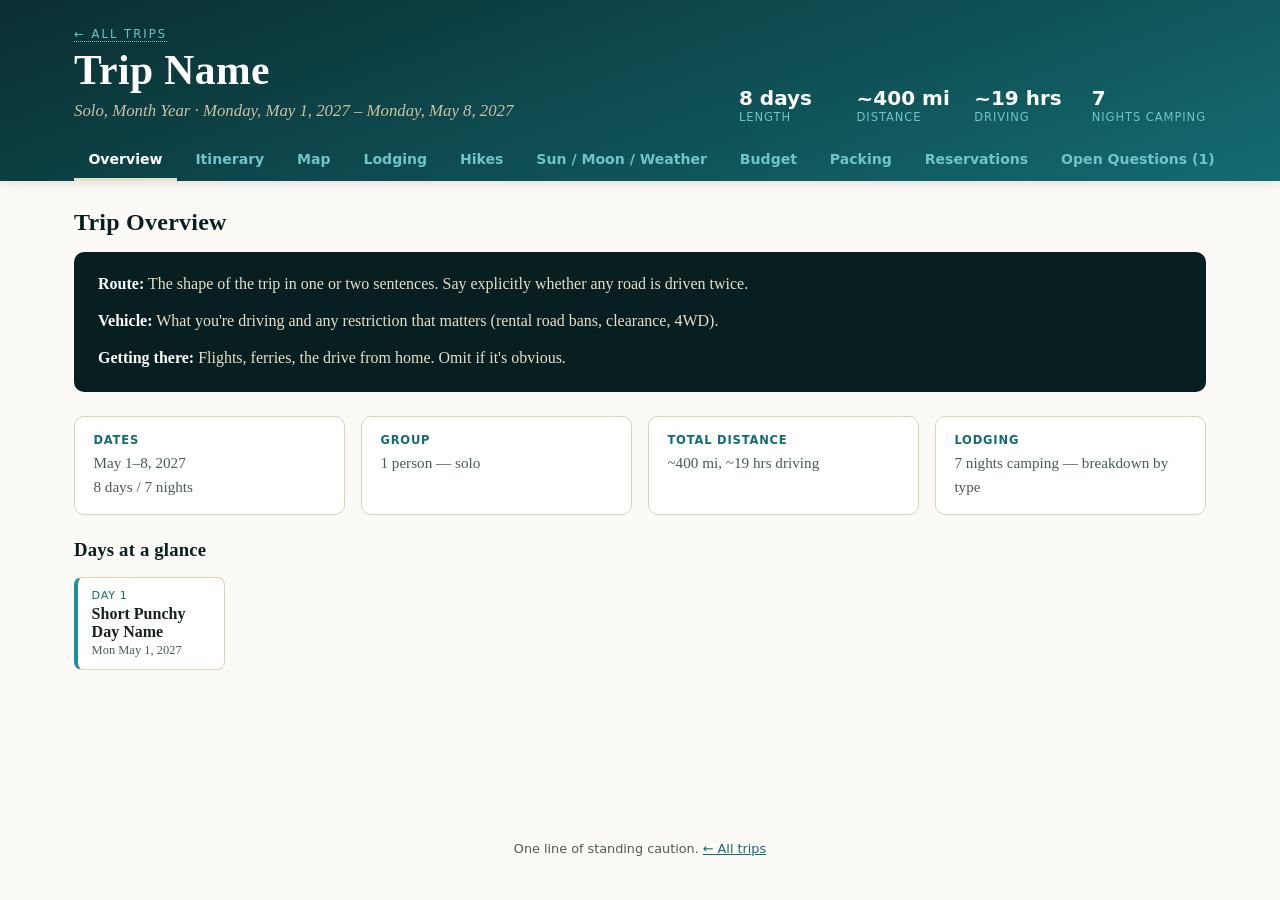
==== template/trip-slug/index.html @ 4c0106d6 "Restructure into a travel hub with a reusable trip template The Maui page was the whole site. This t" ====
<!DOCTYPE html>
<html lang="en">
<head>
<meta charset="UTF-8" />
<meta name="viewport" content="width=device-width, initial-scale=1.0" />
<title>Trip Plan</title>
<meta name="description" content="Day-by-day itinerary, lodging, map, packing, budget and safety notes." />
<link rel="stylesheet" href="../../vendor/leaflet/leaflet.css" />
<link rel="stylesheet" href="../../css/base.css" />
<link rel="stylesheet" href="../../css/trip.css" />
</head>
<body>

<header class="site-header">
  <div class="header-inner">
    <div class="header-text">
      <p class="eyebrow"><a href="../../index.html">&larr; All trips</a></p>
      <h1 id="trip-title">Loading…</h1>
      <p class="subtitle" id="trip-subtitle"></p>
    </div>
    <div class="header-stats" id="header-stats"></div>
  </div>
  <nav class="tabs" id="tabs" aria-label="Sections"></nav>
</header>

<main id="panels"></main>

<footer class="site-footer"><p id="footer-note"></p></footer>

<script src="../../vendor/leaflet/leaflet.js"></script>
<script src="../../js/themes.js"></script>
<script src="data.js"></script>
<script src="../../js/trip.js"></script>
</body>
</html>
---- vendor/leaflet/leaflet.css ----
/* required styles */

.leaflet-pane,
.leaflet-tile,
.leaflet-marker-icon,
.leaflet-marker-shadow,
.leaflet-tile-container,
.leaflet-pane > svg,
.leaflet-pane > canvas,
.leaflet-zoom-box,
.leaflet-image-layer,
.leaflet-layer {
	position: absolute;
	left: 0;
	top: 0;
	}
.leaflet-container {
	overflow: hidden;
	}
.leaflet-tile,
.leaflet-marker-icon,
.leaflet-marker-shadow {
	-webkit-user-select: none;
	   -moz-user-select: none;
	        user-select: none;
	  -webkit-user-drag: none;
	}
/* Prevents IE11 from highlighting tiles in blue */
.leaflet-tile::selection {
	background: transparent;
}
/* Safari renders non-retina tile on retina better with this, but Chrome is worse */
.leaflet-safari .leaflet-tile {
	image-rendering: -webkit-optimize-contrast;
	}
/* hack that prevents hw layers "stretching" when loading new tiles */
.leaflet-safari .leaflet-tile-container {
	width: 1600px;
	height: 1600px;
	-webkit-transform-origin: 0 0;
	}
.leaflet-marker-icon,
.leaflet-marker-shadow {
	display: block;
	}
/* .leaflet-container svg: reset svg max-width decleration shipped in Joomla! (joomla.org) 3.x */
/* .leaflet-container img: map is broken in FF if you have max-width: 100% on tiles */
.leaflet-container .leaflet-overlay-pane svg {
	max-width: none !important;
	max-height: none !important;
	}
.leaflet-container .leaflet-marker-pane img,
.leaflet-container .leaflet-shadow-pane img,
.leaflet-container .leaflet-tile-pane img,
.leaflet-container img.leaflet-image-layer,
.leaflet-container .leaflet-tile {
	max-width: none !important;
	max-height: none !important;
	width: auto;
	padding: 0;
	}

.leaflet-container img.leaflet-tile {
	/* See: https://bugs.chromium.org/p/chromium/issues/detail?id=600120 */
	mix-blend-mode: plus-lighter;
}

.leaflet-container.leaflet-touch-zoom {
	-ms-touch-action: pan-x pan-y;
	touch-action: pan-x pan-y;
	}
.leaflet-container.leaflet-touch-drag {
	-ms-touch-action: pinch-zoom;
	/* Fallback for FF which doesn't support pinch-zoom */
	touch-action: none;
	touch-action: pinch-zoom;
}
.leaflet-container.leaflet-touch-drag.leaflet-touch-zoom {
	-ms-touch-action: none;
	touch-action: none;
}
.leaflet-container {
	-webkit-tap-highlight-color: transparent;
}
.leaflet-container a {
	-webkit-tap-highlight-color: rgba(51, 181, 229, 0.4);
}
.leaflet-tile {
	filter: inherit;
	visibility: hidden;
	}
.leaflet-tile-loaded {
	visibility: inherit;
	}
.leaflet-zoom-box {
	width: 0;
	height: 0;
	-moz-box-sizing: border-box;
	     box-sizing: border-box;
	z-index: 800;
	}
/* workaround for https://bugzilla.mozilla.org/show_bug.cgi?id=888319 */
.leaflet-overlay-pane svg {
	-moz-user-select: none;
	}

.leaflet-pane         { z-index: 400; }

.leaflet-tile-pane    { z-index: 200; }
.leaflet-overlay-pane { z-index: 400; }
.leaflet-shadow-pane  { z-index: 500; }
.leaflet-marker-pane  { z-index: 600; }
.leaflet-tooltip-pane   { z-index: 650; }
.leaflet-popup-pane   { z-index: 700; }

.leaflet-map-pane canvas { z-index: 100; }
.leaflet-map-pane svg    { z-index: 200; }

.leaflet-vml-shape {
	width: 1px;
	height: 1px;
	}
.lvml {
	behavior: url(#default#VML);
	display: inline-block;
	position: absolute;
	}


/* control positioning */

.leaflet-control {
	position: relative;
	z-index: 800;
	pointer-events: visiblePainted; /* IE 9-10 doesn't have auto */
	pointer-events: auto;
	}
.leaflet-top,
.leaflet-bottom {
	position: absolute;
	z-index: 1000;
	pointer-events: none;
	}
.leaflet-top {
	top: 0;
	}
.leaflet-right {
	right: 0;
	}
.leaflet-bottom {
	bottom: 0;
	}
.leaflet-left {
	left: 0;
	}
.leaflet-control {
	float: left;
	clear: both;
	}
.leaflet-right .leaflet-control {
	float: right;
	}
.leaflet-top .leaflet-control {
	margin-top: 10px;
	}
.leaflet-bottom .leaflet-control {
	margin-bottom: 10px;
	}
.leaflet-left .leaflet-control {
	margin-left: 10px;
	}
.leaflet-right .leaflet-control {
	margin-right: 10px;
	}


/* zoom and fade animations */

.leaflet-fade-anim .leaflet-popup {
	opacity: 0;
	-webkit-transition: opacity 0.2s linear;
	   -moz-transition: opacity 0.2s linear;
	        transition: opacity 0.2s linear;
	}
.leaflet-fade-anim .leaflet-map-pane .leaflet-popup {
	opacity: 1;
	}
.leaflet-zoom-animated {
	-webkit-transform-origin: 0 0;
	    -ms-transform-origin: 0 0;
	        transform-origin: 0 0;
	}
svg.leaflet-zoom-animated {
	will-change: transform;
}

.leaflet-zoom-anim .leaflet-zoom-animated {
	-webkit-transition: -webkit-transform 0.25s cubic-bezier(0,0,0.25,1);
	   -moz-transition:    -moz-transform 0.25s cubic-bezier(0,0,0.25,1);
	        transition:         transform 0.25s cubic-bezier(0,0,0.25,1);
	}
.leaflet-zoom-anim .leaflet-tile,
.leaflet-pan-anim .leaflet-tile {
	-webkit-transition: none;
	   -moz-transition: none;
	        transition: none;
	}

.leaflet-zoom-anim .leaflet-zoom-hide {
	visibility: hidden;
	}


/* cursors */

.leaflet-interactive {
	cursor: pointer;
	}
.leaflet-grab {
	cursor: -webkit-grab;
	cursor:    -moz-grab;
	cursor:         grab;
	}
.leaflet-crosshair,
.leaflet-crosshair .leaflet-interactive {
	cursor: crosshair;
	}
.leaflet-popup-pane,
.leaflet-control {
	cursor: auto;
	}
.leaflet-dragging .leaflet-grab,
.leaflet-dragging .leaflet-grab .leaflet-interactive,
.leaflet-dragging .leaflet-marker-draggable {
	cursor: move;
	cursor: -webkit-grabbing;
	cursor:    -moz-grabbing;
	cursor:         grabbing;
	}

/* marker & overlays interactivity */
.leaflet-marker-icon,
.leaflet-marker-shadow,
.leaflet-image-layer,
.leaflet-pane > svg path,
.leaflet-tile-container {
	pointer-events: none;
	}

.leaflet-marker-icon.leaflet-interactive,
.leaflet-image-layer.leaflet-interactive,
.leaflet-pane > svg path.leaflet-interactive,
svg.leaflet-image-layer.leaflet-interactive path {
	pointer-events: visiblePainted; /* IE 9-10 doesn't have auto */
	pointer-events: auto;
	}

/* visual tweaks */

.leaflet-container {
	background: #ddd;
	outline-offset: 1px;
	}
.leaflet-container a {
	color: #0078A8;
	}
.leaflet-zoom-box {
	border: 2px dotted #38f;
	background: rgba(255,255,255,0.5);
	}


/* general typography */
.leaflet-container {
	font-family: "Helvetica Neue", Arial, Helvetica, sans-serif;
	font-size: 12px;
	font-size: 0.75rem;
	line-height: 1.5;
	}


/* general toolbar styles */

.leaflet-bar {
	box-shadow: 0 1px 5px rgba(0,0,0,0.65);
	border-radius: 4px;
	}
.leaflet-bar a {
	background-color: #fff;
	border-bottom: 1px solid #ccc;
	width: 26px;
	height: 26px;
	line-height: 26px;
	display: block;
	text-align: center;
	text-decoration: none;
	color: black;
	}
.leaflet-bar a,
.leaflet-control-layers-toggle {
	background-position: 50% 50%;
	background-repeat: no-repeat;
	display: block;
	}
.leaflet-bar a:hover,
.leaflet-bar a:focus {
	background-color: #f4f4f4;
	}
.leaflet-bar a:first-child {
	border-top-left-radius: 4px;
	border-top-right-radius: 4px;
	}
.leaflet-bar a:last-child {
	border-bottom-left-radius: 4px;
	border-bottom-right-radius: 4px;
	border-bottom: none;
	}
.leaflet-bar a.leaflet-disabled {
	cursor: default;
	background-color: #f4f4f4;
	color: #bbb;
	}

.leaflet-touch .leaflet-bar a {
	width: 30px;
	height: 30px;
	line-height: 30px;
	}
.leaflet-touch .leaflet-bar a:first-child {
	border-top-left-radius: 2px;
	border-top-right-radius: 2px;
	}
.leaflet-touch .leaflet-bar a:last-child {
	border-bottom-left-radius: 2px;
	border-bottom-right-radius: 2px;
	}

/* zoom control */

.leaflet-control-zoom-in,
.leaflet-control-zoom-out {
	font: bold 18px 'Lucida Console', Monaco, monospace;
	text-indent: 1px;
	}

.leaflet-touch .leaflet-control-zoom-in, .leaflet-touch .leaflet-control-zoom-out  {
	font-size: 22px;
	}


/* layers control */

.leaflet-control-layers {
	box-shadow: 0 1px 5px rgba(0,0,0,0.4);
	background: #fff;
	border-radius: 5px;
	}
.leaflet-control-layers-toggle {
	background-image: url(images/layers.png);
	width: 36px;
	height: 36px;
	}
.leaflet-retina .leaflet-control-layers-toggle {
	background-image: url(images/layers-2x.png);
	background-size: 26px 26px;
	}
.leaflet-touch .leaflet-control-layers-toggle {
	width: 44px;
	height: 44px;
	}
.leaflet-control-layers .leaflet-control-layers-list,
.leaflet-control-layers-expanded .leaflet-control-layers-toggle {
	display: none;
	}
.leaflet-control-layers-expanded .leaflet-control-layers-list {
	display: block;
	position: relative;
	}
.leaflet-control-layers-expanded {
	padding: 6px 10px 6px 6px;
	color: #333;
	background: #fff;
	}
.leaflet-control-layers-scrollbar {
	overflow-y: scroll;
	overflow-x: hidden;
	padding-right: 5px;
	}
.leaflet-control-layers-selector {
	margin-top: 2px;
	position: relative;
	top: 1px;
	}
.leaflet-control-layers label {
	display: block;
	font-size: 13px;
	font-size: 1.08333em;
	}
.leaflet-control-layers-separator {
	height: 0;
	border-top: 1px solid #ddd;
	margin: 5px -10px 5px -6px;
	}

/* Default icon URLs */
.leaflet-default-icon-path { /* used only in path-guessing heuristic, see L.Icon.Default */
	background-image: url(images/marker-icon.png);
	}


/* attribution and scale controls */

.leaflet-container .leaflet-control-attribution {
	background: #fff;
	background: rgba(255, 255, 255, 0.8);
	margin: 0;
	}
.leaflet-control-attribution,
.leaflet-control-scale-line {
	padding: 0 5px;
	color: #333;
	line-height: 1.4;
	}
.leaflet-control-attribution a {
	text-decoration: none;
	}
.leaflet-control-attribution a:hover,
.leaflet-control-attribution a:focus {
	text-decoration: underline;
	}
.leaflet-attribution-flag {
	display: inline !important;
	vertical-align: baseline !important;
	width: 1em;
	height: 0.6669em;
	}
.leaflet-left .leaflet-control-scale {
	margin-left: 5px;
	}
.leaflet-bottom .leaflet-control-scale {
	margin-bottom: 5px;
	}
.leaflet-control-scale-line {
	border: 2px solid #777;
	border-top: none;
	line-height: 1.1;
	padding: 2px 5px 1px;
	white-space: nowrap;
	-moz-box-sizing: border-box;
	     box-sizing: border-box;
	background: rgba(255, 255, 255, 0.8);
	text-shadow: 1px 1px #fff;
	}
.leaflet-control-scale-line:not(:first-child) {
	border-top: 2px solid #777;
	border-bottom: none;
	margin-top: -2px;
	}
.leaflet-control-scale-line:not(:first-child):not(:last-child) {
	border-bottom: 2px solid #777;
	}

.leaflet-touch .leaflet-control-attribution,
.leaflet-touch .leaflet-control-layers,
.leaflet-touch .leaflet-bar {
	box-shadow: none;
	}
.leaflet-touch .leaflet-control-layers,
.leaflet-touch .leaflet-bar {
	border: 2px solid rgba(0,0,0,0.2);
	background-clip: padding-box;
	}


/* popup */

.leaflet-popup {
	position: absolute;
	text-align: center;
	margin-bottom: 20px;
	}
.leaflet-popup-content-wrapper {
	padding: 1px;
	text-align: left;
	border-radius: 12px;
	}
.leaflet-popup-content {
	margin: 13px 24px 13px 20px;
	line-height: 1.3;
	font-size: 13px;
	font-size: 1.08333em;
	min-height: 1px;
	}
.leaflet-popup-content p {
	margin: 17px 0;
	margin: 1.3em 0;
	}
.leaflet-popup-tip-container {
	width: 40px;
	height: 20px;
	position: absolute;
	left: 50%;
	margin-top: -1px;
	margin-left: -20px;
	overflow: hidden;
	pointer-events: none;
	}
.leaflet-popup-tip {
	width: 17px;
	height: 17px;
	padding: 1px;

	margin: -10px auto 0;
	pointer-events: auto;

	-webkit-transform: rotate(45deg);
	   -moz-transform: rotate(45deg);
	    -ms-transform: rotate(45deg);
	        transform: rotate(45deg);
	}
.leaflet-popup-content-wrapper,
.leaflet-popup-tip {
	background: white;
	color: #333;
	box-shadow: 0 3px 14px rgba(0,0,0,0.4);
	}
.leaflet-container a.leaflet-popup-close-button {
	position: absolute;
	top: 0;
	right: 0;
	border: none;
	text-align: center;
	width: 24px;
	height: 24px;
	font: 16px/24px Tahoma, Verdana, sans-serif;
	color: #757575;
	text-decoration: none;
	background: transparent;
	}
.leaflet-container a.leaflet-popup-close-button:hover,
.leaflet-container a.leaflet-popup-close-button:focus {
	color: #585858;
	}
.leaflet-popup-scrolled {
	overflow: auto;
	}

.leaflet-oldie .leaflet-popup-content-wrapper {
	-ms-zoom: 1;
	}
.leaflet-oldie .leaflet-popup-tip {
	width: 24px;
	margin: 0 auto;

	-ms-filter: "progid:DXImageTransform.Microsoft.Matrix(M11=0.70710678, M12=0.70710678, M21=-0.70710678, M22=0.70710678)";
	filter: progid:DXImageTransform.Microsoft.Matrix(M11=0.70710678, M12=0.70710678, M21=-0.70710678, M22=0.70710678);
	}

.leaflet-oldie .leaflet-control-zoom,
.leaflet-oldie .leaflet-control-layers,
.leaflet-oldie .leaflet-popup-content-wrapper,
.leaflet-oldie .leaflet-popup-tip {
	border: 1px solid #999;
	}


/* div icon */

.leaflet-div-icon {
	background: #fff;
	border: 1px solid #666;
	}


/* Tooltip */
/* Base styles for the element that has a tooltip */
.leaflet-tooltip {
	position: absolute;
	padding: 6px;
	background-color: #fff;
	border: 1px solid #fff;
	border-radius: 3px;
	color: #222;
	white-space: nowrap;
	-webkit-user-select: none;
	-moz-user-select: none;
	-ms-user-select: none;
	user-select: none;
	pointer-events: none;
	box-shadow: 0 1px 3px rgba(0,0,0,0.4);
	}
.leaflet-tooltip.leaflet-interactive {
	cursor: pointer;
	pointer-events: auto;
	}
.leaflet-tooltip-top:before,
.leaflet-tooltip-bottom:before,
.leaflet-tooltip-left:before,
.leaflet-tooltip-right:before {
	position: absolute;
	pointer-events: none;
	border: 6px solid transparent;
	background: transparent;
	content: "";
	}

/* Directions */

.leaflet-tooltip-bottom {
	margin-top: 6px;
}
.leaflet-tooltip-top {
	margin-top: -6px;
}
.leaflet-tooltip-bottom:before,
.leaflet-tooltip-top:before {
	left: 50%;
	margin-left: -6px;
	}
.leaflet-tooltip-top:before {
	bottom: 0;
	margin-bottom: -12px;
	border-top-color: #fff;
	}
.leaflet-tooltip-bottom:before {
	top: 0;
	margin-top: -12px;
	margin-left: -6px;
	border-bottom-color: #fff;
	}
.leaflet-tooltip-left {
	margin-left: -6px;
}
.leaflet-tooltip-right {
	margin-left: 6px;
}
.leaflet-tooltip-left:before,
.leaflet-tooltip-right:before {
	top: 50%;
	margin-top: -6px;
	}
.leaflet-tooltip-left:before {
	right: 0;
	margin-right: -12px;
	border-left-color: #fff;
	}
.leaflet-tooltip-right:before {
	left: 0;
	margin-left: -12px;
	border-right-color: #fff;
	}

/* Printing */

@media print {
	/* Prevent printers from removing background-images of controls. */
	.leaflet-control {
		-webkit-print-color-adjust: exact;
		print-color-adjust: exact;
		}
	}
---- css/base.css ----
/* ==========================================================================
   base.css — shared tokens + primitives for the hub and every trip page.
   Theme colors are CSS custom properties (--t-*) so a trip can re-skin the
   whole site by setting them on :root. Defaults below are the "ocean" theme.
   See js/themes.js for the presets.
   ========================================================================== */

:root {
  --t-950: #071f21;
  --t-900: #0a2e31;
  --t-800: #0f5257;
  --t-700: #146b71;
  --t-500: #1f8f96;
  --t-300: #6fc4c9;
  --t-sand: #e8dfc8;
  --t-sand-dim: #cbc0a1;
  --t-paper: #fbfaf6;
  --t-ink: #16211f;
  --t-ink-dim: #4a5a57;
  --t-line: #dcd4bd;

  --warn-bg: #fdece4;
  --warn-border: #c9581f;
  --warn-ink: #7a3212;
  --ok-bg: #eaf5ee;
  --ok-border: #3c8a5a;
  --ok-ink: #1f5e39;

  --radius: 10px;
  --shadow: 0 2px 10px rgba(7, 31, 33, 0.12);
  --ui: system-ui, -apple-system, "Segoe UI", sans-serif;

  font-family: "Iowan Old Style", "Palatino Linotype", Georgia, "Times New Roman", serif;
}

* { box-sizing: border-box; }

html, body {
  margin: 0;
  padding: 0;
  background: var(--t-paper);
  color: var(--t-ink);
  overflow-x: hidden;
}

body { min-height: 100vh; display: flex; flex-direction: column; }

h1, h2, h3, h4 {
  font-family: Georgia, "Iowan Old Style", serif;
  font-weight: 600;
  letter-spacing: 0.01em;
  color: var(--t-950);
  margin: 0 0 0.4em;
}

p { margin: 0 0 0.75em; line-height: 1.55; }
a { color: var(--t-700); }

/* ---------- Header ---------- */

.site-header {
  background: linear-gradient(160deg, var(--t-900), var(--t-800) 60%, var(--t-700));
  color: var(--t-sand);
  position: sticky;
  top: 0;
  z-index: 50;
  box-shadow: var(--shadow);
}

.header-inner {
  max-width: 1180px;
  margin: 0 auto;
  padding: 1.6rem 1.5rem 1rem;
  display: flex;
  flex-wrap: wrap;
  gap: 1.5rem;
  align-items: flex-end;
  justify-content: space-between;
}

.eyebrow {
  margin: 0 0 0.2em;
  text-transform: uppercase;
  letter-spacing: 0.18em;
  font-size: 0.72rem;
  color: var(--t-300);
  font-family: var(--ui);
}

.eyebrow a { color: inherit; text-decoration: none; border-bottom: 1px dotted currentColor; }
.eyebrow a:hover { color: #fff; }

.header-text h1 { color: #fff; font-size: clamp(1.8rem, 4vw, 2.6rem); margin: 0; }

.subtitle {
  margin: 0.25em 0 0;
  color: var(--t-sand-dim);
  font-size: 1.05rem;
  font-style: italic;
}

.header-stats { display: flex; flex-wrap: wrap; gap: 1.1rem; font-family: var(--ui); }
.header-stats .stat { min-width: 100px; }
.header-stats .stat .num { display: block; font-size: 1.25rem; font-weight: 700; color: #fff; }
.header-stats .stat .lbl {
  display: block;
  font-size: 0.72rem;
  text-transform: uppercase;
  letter-spacing: 0.08em;
  color: var(--t-300);
}

.tabs {
  max-width: 1180px;
  margin: 0 auto;
  display: flex;
  gap: 0.25rem;
  overflow-x: auto;
  padding: 0 1.5rem;
  scrollbar-width: thin;
}

.tab-btn {
  flex: 0 0 auto;
  background: transparent;
  border: none;
  color: var(--t-300);
  font-family: var(--ui);
  font-size: 0.88rem;
  font-weight: 600;
  padding: 0.7rem 0.9rem 0.65rem;
  cursor: pointer;
  border-bottom: 3px solid transparent;
  white-space: nowrap;
  transition: color 0.15s, border-color 0.15s;
}

.tab-btn:hover { color: #fff; }
.tab-btn.active { color: #fff; border-bottom-color: var(--t-sand); }

/* ---------- Main / panels ---------- */

main { max-width: 1180px; margin: 0 auto; padding: 1.75rem 1.5rem 3rem; width: 100%; flex: 1; }

.panel { display: none; }
.panel.active { display: block; animation: fadein 0.2s ease; }

@keyframes fadein {
  from { opacity: 0; transform: translateY(4px); }
  to { opacity: 1; transform: translateY(0); }
}

.section-title { margin-bottom: 1rem; }
.section-sub { color: var(--t-ink-dim); margin: -0.4em 0 1.2em; font-size: 0.95rem; }

/* ---------- Generic cards ---------- */

.info-card {
  background: #fff;
  border: 1px solid var(--t-line);
  border-radius: var(--radius);
  padding: 1rem 1.15rem;
}

.info-card h3 {
  font-family: var(--ui);
  text-transform: uppercase;
  letter-spacing: 0.07em;
  font-size: 0.72rem;
  color: var(--t-700);
  margin-bottom: 0.4em;
}

.info-card p { margin: 0; color: var(--t-ink-dim); font-size: 0.95rem; }

.card-grid {
  display: grid;
  grid-template-columns: repeat(auto-fit, minmax(220px, 1fr));
  gap: 1rem;
  margin-bottom: 1.5rem;
}

.note-card {
  background: #fff;
  border: 1px solid var(--t-line);
  border-left: 4px solid var(--t-700);
  border-radius: 8px;
  padding: 1rem 1.2rem;
  margin-bottom: 1rem;
}
.note-card h3 { font-size: 1.05rem; margin-bottom: 0.4em; }
.note-card p { color: var(--t-ink-dim); font-size: 0.94rem; margin: 0; }

.callout { border-radius: 8px; padding: 0.7rem 0.9rem; font-size: 0.9rem; margin-top: 0.6rem; }
.callout.highlight { background: var(--ok-bg); border: 1px solid var(--ok-border); color: var(--ok-ink); }
.callout.warning { background: var(--warn-bg); border: 1px solid var(--warn-border); color: var(--warn-ink); }
.callout strong {
  display: block;
  font-family: var(--ui);
  font-size: 0.72rem;
  text-transform: uppercase;
  letter-spacing: 0.06em;
  margin-bottom: 0.25em;
}

.chip {
  font-family: var(--ui);
  font-size: 0.78rem;
  background: var(--ok-bg);
  color: var(--t-800);
  border: 1px solid var(--t-line);
  border-radius: 999px;
  padding: 0.3rem 0.75rem;
}

.empty-state {
  background: #fff;
  border: 1px dashed var(--t-line);
  border-radius: var(--radius);
  padding: 2rem 1.5rem;
  text-align: center;
  color: var(--t-ink-dim);
  font-family: var(--ui);
  font-size: 0.92rem;
}

/* ---------- Tables ---------- */

.table-wrap { overflow-x: auto; border: 1px solid var(--t-line); border-radius: var(--radius); background: #fff; }

table { width: 100%; border-collapse: collapse; font-size: 0.92rem; min-width: 560px; }

thead th {
  text-align: left;
  background: var(--t-900);
  color: var(--t-sand);
  font-family: var(--ui);
  font-size: 0.72rem;
  text-transform: uppercase;
  letter-spacing: 0.06em;
  padding: 0.65rem 0.9rem;
  position: sticky;
  top: 0;
}

tbody td { padding: 0.6rem 0.9rem; border-bottom: 1px solid var(--t-line); vertical-align: top; }
tbody tr:last-child td { border-bottom: none; }
tbody tr:hover { background: var(--ok-bg); }
tfoot td { font-weight: 700; padding: 0.65rem 0.9rem; background: var(--t-paper); }

/* ---------- Checklists ---------- */

.check-item {
  display: flex;
  align-items: flex-start;
  gap: 0.55rem;
  padding: 0.3rem 0;
  font-size: 0.92rem;
  cursor: pointer;
}
.check-item input { margin-top: 0.25rem; accent-color: var(--t-700); }
.check-item.checked span { text-decoration: line-through; color: var(--t-ink-dim); opacity: 0.7; }

.progress-bar-wrap {
  margin: 0 0 1.25rem;
  background: #fff;
  border: 1px solid var(--t-line);
  border-radius: 999px;
  height: 10px;
  overflow: hidden;
}
.progress-bar-fill { height: 100%; background: var(--t-500); width: 0%; transition: width 0.2s; }
.progress-label { font-family: var(--ui); font-size: 0.82rem; color: var(--t-ink-dim); margin-bottom: 0.4rem; }

.flat-list { list-style: none; margin: 0; padding: 0; display: flex; flex-direction: column; gap: 0.5rem; }
.flat-list .check-item {
  background: #fff;
  border: 1px solid var(--t-line);
  border-radius: 8px;
  padding: 0.6rem 0.9rem;
}

/* ---------- Map (shared) ---------- */

#map { height: 560px; border-radius: var(--radius); border: 1px solid var(--t-line); }

.map-note {
  margin-top: 1rem;
  background: var(--warn-bg);
  border: 1px solid var(--warn-border);
  color: var(--warn-ink);
  border-radius: var(--radius);
  padding: 0.9rem 1.1rem;
  font-size: 0.9rem;
}
.map-note h4 {
  margin: 0 0 0.4em;
  color: var(--warn-ink);
  font-family: var(--ui);
  text-transform: uppercase;
  font-size: 0.75rem;
  letter-spacing: 0.06em;
}
.map-note ul { margin: 0; padding-left: 1.1rem; }

.leaflet-popup-content b { color: var(--t-800); }
.leaflet-popup-content a { color: var(--t-700); }

/* ---------- Footer ---------- */

.site-footer {
  text-align: center;
  padding: 1.4rem 1rem 2rem;
  color: var(--t-ink-dim);
  font-family: var(--ui);
  font-size: 0.8rem;
}

@media (max-width: 600px) {
  .header-inner { padding: 1.2rem 1.1rem 0.8rem; }
  .tabs { padding: 0 1.1rem; }
  main { padding: 1.25rem 1.1rem 2.5rem; }
}
---- css/trip.css ----
/* ==========================================================================
   trip.css — styles specific to a single trip page (day cards, schedule,
   overnight boxes, packing grid). Loaded after base.css.
   ========================================================================== */

.route-banner {
  background: var(--t-950);
  color: var(--t-sand);
  border-radius: var(--radius);
  padding: 1.3rem 1.5rem;
  margin-bottom: 1.5rem;
  line-height: 1.6;
}
.route-banner strong { color: #fff; }
.route-banner p:last-child { margin-bottom: 0; }

.mini-days { display: grid; grid-template-columns: repeat(auto-fill, minmax(150px, 1fr)); gap: 0.75rem; }

.mini-day {
  background: #fff;
  border: 1px solid var(--t-line);
  border-left: 4px solid var(--t-500);
  border-radius: 8px;
  padding: 0.7rem 0.85rem;
  cursor: pointer;
  transition: box-shadow 0.15s, transform 0.15s;
}
.mini-day:hover { box-shadow: var(--shadow); transform: translateY(-1px); }
.mini-day .d-num {
  font-family: var(--ui);
  font-size: 0.7rem;
  text-transform: uppercase;
  letter-spacing: 0.06em;
  color: var(--t-700);
}
.mini-day .d-title { font-weight: 700; margin-top: 0.15em; }
.mini-day .d-date { font-size: 0.78rem; color: var(--t-ink-dim); margin-top: 0.2em; }

/* ---------- Day cards ---------- */

.day-card {
  background: #fff;
  border: 1px solid var(--t-line);
  border-radius: var(--radius);
  margin-bottom: 1.25rem;
  overflow: hidden;
  scroll-margin-top: 6.5rem;
}

.day-card-head {
  padding: 1.1rem 1.4rem;
  background: linear-gradient(120deg, var(--t-800), var(--t-700));
  color: var(--t-sand);
  display: flex;
  flex-wrap: wrap;
  gap: 0.5rem 1.2rem;
  align-items: baseline;
  justify-content: space-between;
}

.day-card-head .d-label {
  font-family: var(--ui);
  font-size: 0.75rem;
  text-transform: uppercase;
  letter-spacing: 0.1em;
  color: var(--t-300);
}
.day-card-head h2 { color: #fff; font-size: 1.35rem; margin: 0.15em 0 0; }
.day-card-head .tagline { font-style: italic; color: var(--t-sand-dim); margin: 0.2em 0 0; font-size: 0.92rem; }

.day-card-body { padding: 1.2rem 1.4rem 1.4rem; }

.day-meta-row { display: flex; flex-wrap: wrap; gap: 0.6rem; margin-bottom: 1rem; }

.day-columns { display: grid; grid-template-columns: 1.3fr 1fr; gap: 1.5rem; }

@media (max-width: 760px) {
  .day-columns { grid-template-columns: 1fr; }
}

.schedule-list { list-style: none; margin: 0; padding: 0; }
.schedule-list li {
  display: grid;
  grid-template-columns: 108px 1fr;
  gap: 0.6rem;
  padding: 0.4rem 0;
  border-bottom: 1px dashed var(--t-line);
  font-size: 0.92rem;
}
.schedule-list li:last-child { border-bottom: none; }
.schedule-list .time { font-family: var(--ui); font-weight: 700; color: var(--t-700); font-size: 0.82rem; }

.side-block { margin-bottom: 1rem; }
.side-block h4 {
  font-family: var(--ui);
  text-transform: uppercase;
  font-size: 0.72rem;
  letter-spacing: 0.07em;
  color: var(--t-700);
  margin-bottom: 0.35em;
}

.overnight-box {
  background: var(--t-paper);
  border: 1px solid var(--t-line);
  border-radius: 8px;
  padding: 0.75rem 0.9rem;
}
.overnight-box .on-name { font-weight: 700; }
.overnight-box .on-line { font-size: 0.88rem; color: var(--t-ink-dim); margin-top: 0.2em; }

.meals-row { display: flex; gap: 0.5rem; flex-wrap: wrap; font-size: 0.85rem; }
.meals-row span { background: #fff; border: 1px solid var(--t-line); border-radius: 6px; padding: 0.25rem 0.5rem; }

/* ---------- Packing ---------- */

.pack-grid { display: grid; grid-template-columns: repeat(auto-fit, minmax(260px, 1fr)); gap: 1rem; }

.pack-card {
  background: #fff;
  border: 1px solid var(--t-line);
  border-radius: var(--radius);
  padding: 1rem 1.2rem;
}
.pack-card h3 { font-size: 1rem; margin-bottom: 0.6em; }

/* ---------- Open questions ---------- */

.question-card {
  background: #fff;
  border: 1px solid var(--t-line);
  border-left: 4px solid var(--warn-border);
  border-radius: 8px;
  padding: 0.9rem 1.1rem;
  margin-bottom: 0.75rem;
}
.question-card h3 { font-size: 1rem; margin-bottom: 0.3em; }
.question-card p { color: var(--t-ink-dim); font-size: 0.92rem; margin: 0; }
.question-card .q-meta {
  font-family: var(--ui);
  font-size: 0.72rem;
  text-transform: uppercase;
  letter-spacing: 0.06em;
  color: var(--t-700);
  margin-bottom: 0.25em;
}

@media (max-width: 600px) {
  .schedule-list li { grid-template-columns: 88px 1fr; }
}
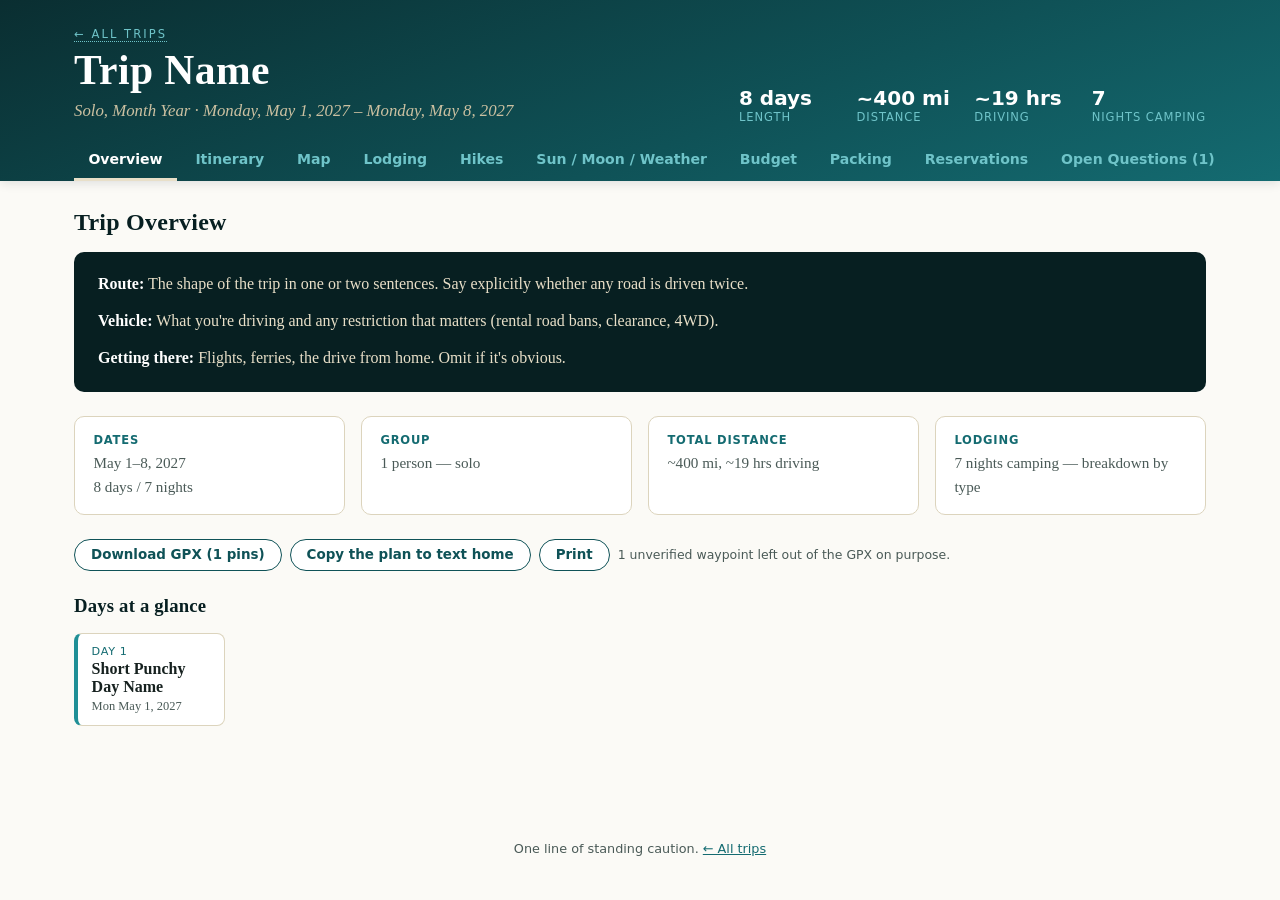
==== commit 22ae8f2a: "Enforce the rules that were only written down, and add the exits Two gaps, both the same shape: some" ====
--- a/template/trip-slug/index.html
+++ b/template/trip-slug/index.html
@@ -8,6 +8,7 @@
 <link rel="stylesheet" href="../../vendor/leaflet/leaflet.css" />
 <link rel="stylesheet" href="../../css/base.css" />
 <link rel="stylesheet" href="../../css/trip.css" />
+<link rel="stylesheet" href="../../css/print.css" media="print" />
 </head>
 <body>
 
@@ -29,6 +30,12 @@
 
 <script src="../../vendor/leaflet/leaflet.js"></script>
 <script src="../../js/themes.js"></script>
+<script src="../../js/ui.js"></script>
+<script src="../../js/offline.js"></script>
+<script src="../../js/derive.js"></script>
+<script src="../../js/exports.js"></script>
+<script src="../../data/profile.js"></script>
+<script src="../../data/trips.js"></script>
 <script src="data.js"></script>
 <script src="../../js/trip.js"></script>
 </body>
--- a/css/base.css
+++ b/css/base.css
@@ -316,6 +316,50 @@
   font-size: 0.8rem;
 }
 
+/* ---------- Buttons, network state, locked checks ---------- */
+
+.btn {
+  font-family: var(--ui);
+  font-size: 0.84rem;
+  font-weight: 600;
+  background: var(--t-800);
+  color: #fff;
+  border: 1px solid var(--t-800);
+  border-radius: 999px;
+  padding: 0.45rem 1rem;
+  cursor: pointer;
+  transition: background 0.15s, opacity 0.15s;
+}
+.btn:hover { background: var(--t-700); }
+.btn:disabled { opacity: 0.55; cursor: default; }
+.btn.ghost { background: #fff; color: var(--t-800); }
+.btn.ghost:hover { background: var(--t-paper); }
+
+.tool-bar { display: flex; flex-wrap: wrap; gap: 0.5rem; align-items: center; margin: 0 0 1.2rem; }
+.tool-bar .tool-note { font-family: var(--ui); font-size: 0.78rem; color: var(--t-ink-dim); }
+
+/* Offline is a fact worth stating on a page whose whole premise is being
+   readable without signal. Hidden while online; it is not decoration. */
+.net-state {
+  font-family: var(--ui);
+  font-size: 0.74rem;
+  font-weight: 700;
+  letter-spacing: 0.06em;
+  text-transform: uppercase;
+  background: var(--warn-bg);
+  color: var(--warn-ink);
+  border: 1px solid var(--warn-border);
+  border-radius: 999px;
+  padding: 0.25rem 0.7rem;
+  align-self: center;
+}
+
+/* A reservation confirmed in the data file. Not a checkbox you can change
+   from here, because the data file is the record and this isn't. */
+.check-item.locked { cursor: default; opacity: 0.95; }
+.check-item.locked input { accent-color: var(--ok-border); }
+.check-item.locked span { color: var(--ok-ink); }
+
 @media (max-width: 600px) {
   .header-inner { padding: 1.2rem 1.1rem 0.8rem; }
   .tabs { padding: 0 1.1rem; }
--- a/css/trip.css
+++ b/css/trip.css
@@ -148,3 +148,87 @@
 @media (max-width: 600px) {
   .schedule-list li { grid-template-columns: 88px 1fr; }
 }
+
+/* ---------- Movement log rows ---------- */
+
+.schedule-list li.warn-row { background: var(--warn-bg); margin: 0 -0.5rem; padding: 0.4rem 0.5rem; border-radius: 6px; }
+.schedule-list li.warn-row .time { color: var(--warn-ink); }
+
+.schedule-list .time .kind { margin-right: 0.35rem; font-size: 0.9rem; }
+.schedule-list .row-body { display: flex; flex-wrap: wrap; align-items: baseline; gap: 0.4rem 0.6rem; }
+.schedule-list .row-text { flex: 1 1 60%; min-width: 0; }
+
+.schedule-list .est {
+  font-family: var(--ui);
+  font-size: 0.72rem;
+  color: var(--t-ink-dim);
+  background: var(--t-paper);
+  border: 1px solid var(--t-line);
+  border-radius: 999px;
+  padding: 0.1rem 0.5rem;
+  white-space: nowrap;
+}
+
+.maps-btn {
+  font-family: var(--ui);
+  font-size: 0.72rem;
+  font-weight: 700;
+  text-decoration: none;
+  color: #fff;
+  background: var(--t-700);
+  border-radius: 999px;
+  padding: 0.22rem 0.6rem;
+  white-space: nowrap;
+}
+.maps-btn:hover { background: var(--t-800); }
+
+.slack-line {
+  margin-top: 0.8rem;
+  padding: 0.55rem 0.8rem;
+  background: var(--t-paper);
+  border: 1px dashed var(--t-line);
+  border-radius: 8px;
+  font-size: 0.88rem;
+  color: var(--t-ink-dim);
+}
+.slack-line b { color: var(--t-800); font-family: var(--ui); font-size: 0.75rem; text-transform: uppercase; letter-spacing: 0.06em; }
+
+/* ---------- Places ---------- */
+
+.place-group { margin-bottom: 1.5rem; }
+.place-group h3 {
+  font-family: var(--ui);
+  text-transform: uppercase;
+  font-size: 0.75rem;
+  letter-spacing: 0.08em;
+  color: var(--t-700);
+  margin-bottom: 0.5em;
+}
+.place-list { list-style: none; margin: 0; padding: 0; }
+.place-list li {
+  display: flex;
+  align-items: center;
+  gap: 0.75rem;
+  background: #fff;
+  border: 1px solid var(--t-line);
+  border-radius: 8px;
+  padding: 0.6rem 0.9rem;
+  margin-bottom: 0.4rem;
+}
+.place-list .p-name { flex: 1; font-size: 0.94rem; }
+.place-list .p-note { display: block; font-size: 0.8rem; color: var(--t-ink-dim); margin-top: 0.15em; }
+
+@media (max-width: 600px) {
+  .schedule-list .row-text { flex: 1 1 100%; }
+  .maps-btn { padding: 0.35rem 0.75rem; }
+}
+
+/* ---------- Offline tiles ----------
+   Sits directly under the map, because the honest version of "download this
+   for offline" is one that tells you what it does and does not cover. */
+
+.tile-panel { margin-top: 0.75rem; }
+.tile-row { display: flex; flex-wrap: wrap; gap: 0.6rem; align-items: center; }
+.tile-note { font-family: var(--ui); font-size: 0.8rem; color: var(--t-ink-dim); }
+
+.chip.nosignal { background: var(--warn-bg); color: var(--warn-ink); border-color: var(--warn-border); }
--- a/css/print.css
+++ b/css/print.css
@@ -0,0 +1,164 @@
+/* ==========================================================================
+   print.css — the paper copy.
+
+   The universal checklist says "Permits and reservations printed on paper,
+   plus photo ID. Some entrance stations require paper plus photo ID and have
+   no signal to look you up." Until this file existed, printing a trip page
+   produced whichever single tab happened to be open, cut off at the table.
+
+   What this does: unfolds every tab into one linear document, drops the
+   chrome and the map, turns the Maps buttons back into the search strings
+   they encode, and stops day cards from breaking across pages.
+   ========================================================================== */
+
+@media print {
+  @page {
+    margin: 14mm 12mm;
+  }
+
+  :root {
+    --t-paper: #fff;
+    --t-ink: #000;
+    --t-ink-dim: #333;
+    --t-line: #999;
+  }
+
+  html, body {
+    background: #fff !important;
+    color: #000 !important;
+    font-size: 10.5pt;
+  }
+
+  /* ---- Unfold every tab ---- */
+
+  .panel,
+  .panel[hidden] {
+    display: block !important;
+    animation: none !important;
+    page-break-before: always;
+  }
+  .panel:first-of-type { page-break-before: avoid; }
+  main { max-width: none !important; padding: 0 !important; }
+
+  /* ---- Chrome off ---- */
+
+  .tabs,
+  .filter-bar,
+  .progress-bar-wrap,
+  .progress-label,
+  .net-state,
+  .tool-bar,
+  .map-legend,
+  #map,
+  #hub-map-wrap,
+  .tile-panel,
+  .site-footer .no-print,
+  [data-no-print] {
+    display: none !important;
+  }
+
+  .site-header {
+    position: static !important;
+    background: none !important;
+    color: #000 !important;
+    box-shadow: none !important;
+    border-bottom: 2px solid #000;
+    padding-bottom: 0.4rem;
+  }
+  .site-header h1,
+  .header-text h1 { color: #000 !important; font-size: 18pt; }
+  .eyebrow, .subtitle, .header-stats .stat .lbl { color: #444 !important; }
+  .header-stats .stat .num { color: #000 !important; }
+
+  /* ---- Cards and blocks: ink, not fills ---- */
+
+  .info-card, .note-card, .day-card, .gear-card, .pack-card, .question-card,
+  .trip-card, .table-wrap, .flat-list .check-item {
+    border: 1px solid #999 !important;
+    box-shadow: none !important;
+    background: #fff !important;
+    break-inside: avoid;
+    page-break-inside: avoid;
+  }
+
+  .day-card-head, .route-banner {
+    background: none !important;
+    color: #000 !important;
+    border-bottom: 1px solid #999;
+  }
+  .day-card-head h2, .day-card-head .d-label, .day-card-head .tagline,
+  .route-banner strong { color: #000 !important; }
+  .route-banner { border: 1px solid #999; }
+
+  .day-card { page-break-inside: auto; }        /* a long day may span pages */
+  .day-card-head { page-break-after: avoid; }
+  h2, h3, h4 { page-break-after: avoid; }
+
+  /* ---- Warnings stay findable in greyscale ---- */
+
+  .callout.warning, .map-note {
+    background: none !important;
+    color: #000 !important;
+    border: 1px solid #000 !important;
+    border-left: 5px solid #000 !important;
+  }
+  .callout.highlight { background: none !important; color: #000 !important; border: 1px solid #777 !important; }
+  .callout strong, .map-note h4 { color: #000 !important; }
+  .schedule-list .warn-row { border-left: 3px solid #000; padding-left: 0.4em; }
+
+  /* ---- Tables fit the page ---- */
+
+  .table-wrap { overflow: visible !important; }
+  table { min-width: 0 !important; width: 100% !important; font-size: 9pt; }
+  thead th {
+    background: none !important;
+    color: #000 !important;
+    border-bottom: 2px solid #000;
+    position: static !important;
+  }
+  tbody tr:hover { background: none !important; }
+  tfoot td { background: none !important; border-top: 2px solid #000; }
+
+  /* ---- Checkboxes become boxes you can actually tick with a pen ---- */
+
+  .check-item input { -webkit-appearance: none; appearance: none; }
+  .check-item input::before {
+    content: "";
+    display: inline-block;
+    width: 9pt; height: 9pt;
+    border: 1px solid #000;
+    vertical-align: -1px;
+  }
+  .check-item.checked span { text-decoration: none !important; opacity: 1 !important; color: #000 !important; }
+  .check-item.checked input::before { content: "\2713"; font-size: 9pt; line-height: 9pt; text-align: center; }
+
+  /* ---- Links: a paper map query is only useful if you can read it ---- */
+
+  a { color: #000 !important; text-decoration: none; }
+  .maps-btn {
+    border: none !important;
+    background: none !important;
+    padding: 0 !important;
+    font-size: 8.5pt;
+    color: #333 !important;
+  }
+  .maps-btn { font-size: 0; }                    /* hide the "Maps ↗" label */
+  .maps-btn::after {
+    content: "\21B3 " attr(data-q);
+    font-size: 8.5pt;
+    font-style: italic;
+    display: block;
+  }
+  .maps-btn:not([data-q]) { display: none !important; }
+
+  /* ---- Grids collapse to something printable ---- */
+
+  .day-columns { grid-template-columns: 1fr !important; }
+  .card-grid, .pack-grid, .gear-grid, .trip-grid {
+    grid-template-columns: repeat(2, 1fr) !important;
+    gap: 0.5rem !important;
+  }
+  .mini-days { display: none !important; }        /* the full itinerary follows */
+
+  .site-footer { border-top: 1px solid #999; color: #333 !important; font-size: 8.5pt; }
+}
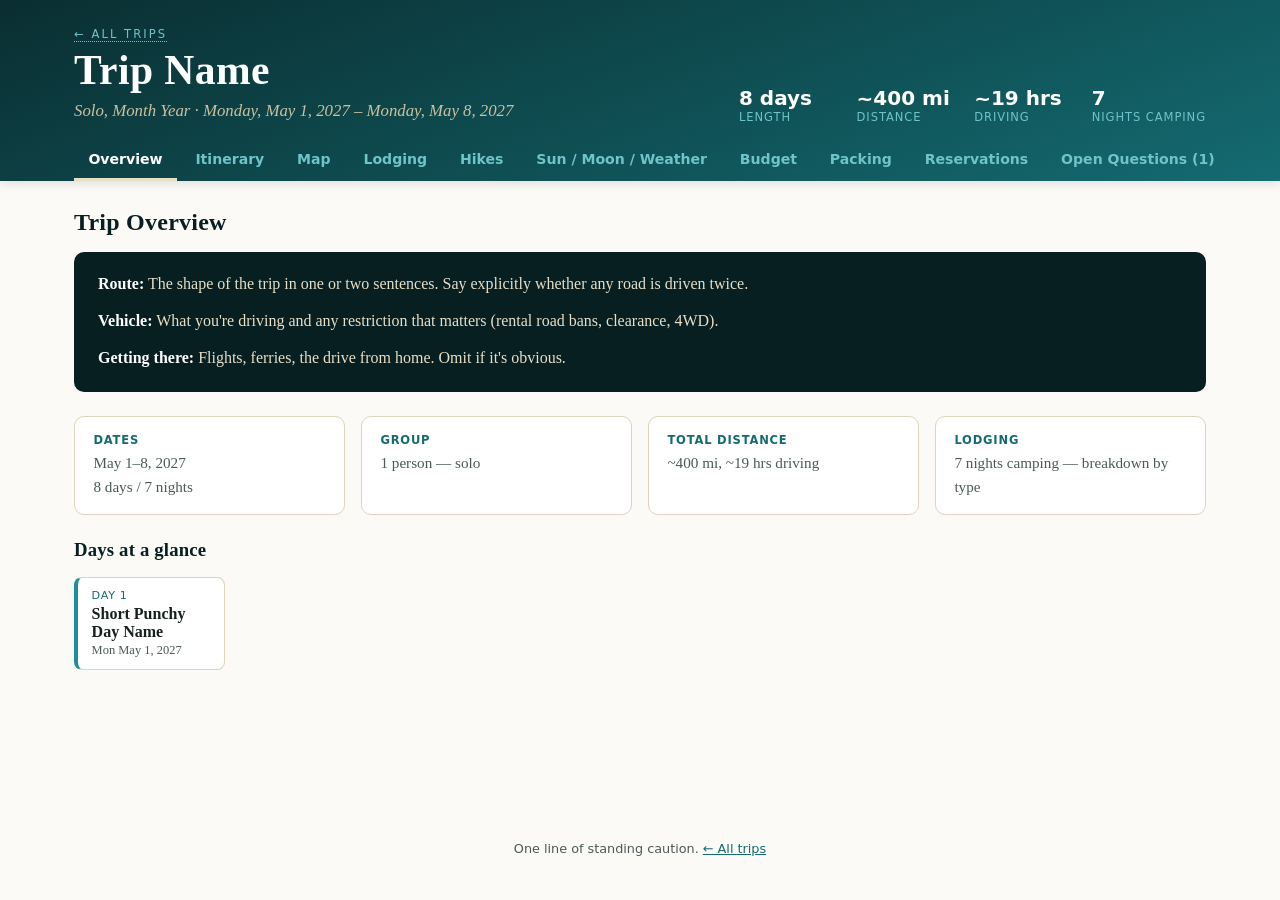
==== commit 70599ccf: "Add the camp kitchen — meals become reusable instead of re-typed per trip The same meals were being " ====
--- a/template/trip-slug/index.html
+++ b/template/trip-slug/index.html
@@ -8,7 +8,6 @@
 <link rel="stylesheet" href="../../vendor/leaflet/leaflet.css" />
 <link rel="stylesheet" href="../../css/base.css" />
 <link rel="stylesheet" href="../../css/trip.css" />
-<link rel="stylesheet" href="../../css/print.css" media="print" />
 </head>
 <body>
 
@@ -30,12 +29,7 @@
 
 <script src="../../vendor/leaflet/leaflet.js"></script>
 <script src="../../js/themes.js"></script>
-<script src="../../js/ui.js"></script>
-<script src="../../js/offline.js"></script>
-<script src="../../js/derive.js"></script>
-<script src="../../js/exports.js"></script>
-<script src="../../data/profile.js"></script>
-<script src="../../data/trips.js"></script>
+<script src="../../data/meals.js"></script>
 <script src="data.js"></script>
 <script src="../../js/trip.js"></script>
 </body>
--- a/css/base.css
+++ b/css/base.css
@@ -1,23 +1,24 @@
 /* ==========================================================================
    base.css — shared tokens + primitives for the hub and every trip page.
    Theme colors are CSS custom properties (--t-*) so a trip can re-skin the
-   whole site by setting them on :root. Defaults below are the "ocean" theme.
-   See js/themes.js for the presets.
+   whole site by setting them on :root. Defaults below are the neutral
+   "basecamp" palette — the hub's own, and a deliberately place-less
+   pre-JS fallback. applyTheme() overwrites these. See js/themes.js.
    ========================================================================== */
 
 :root {
-  --t-950: #071f21;
-  --t-900: #0a2e31;
-  --t-800: #0f5257;
-  --t-700: #146b71;
-  --t-500: #1f8f96;
-  --t-300: #6fc4c9;
-  --t-sand: #e8dfc8;
-  --t-sand-dim: #cbc0a1;
-  --t-paper: #fbfaf6;
-  --t-ink: #16211f;
-  --t-ink-dim: #4a5a57;
-  --t-line: #dcd4bd;
+  --t-950: #12171c;
+  --t-900: #1b232b;
+  --t-800: #2b3742;
+  --t-700: #3c4b59;
+  --t-500: #6d8193;
+  --t-300: #a8bcca;
+  --t-sand: #e8d9b4;
+  --t-sand-dim: #b8a87e;
+  --t-paper: #f6f5f2;
+  --t-ink: #1b2026;
+  --t-ink-dim: #58636d;
+  --t-line: #d9d6ce;
 
   --warn-bg: #fdece4;
   --warn-border: #c9581f;
@@ -27,7 +28,7 @@
   --ok-ink: #1f5e39;
 
   --radius: 10px;
-  --shadow: 0 2px 10px rgba(7, 31, 33, 0.12);
+  --shadow: 0 2px 10px rgba(18, 23, 28, 0.13);
   --ui: system-ui, -apple-system, "Segoe UI", sans-serif;
 
   font-family: "Iowan Old Style", "Palatino Linotype", Georgia, "Times New Roman", serif;
@@ -303,6 +304,32 @@
 }
 .map-note ul { margin: 0; padding-left: 1.1rem; }
 
+/* Legend for baked route geometry. Every swatch corresponds to something the
+   authoring tools actually put in data.js, so an absent row means absent data
+   rather than a styling gap. */
+.map-legend {
+  display: flex;
+  flex-wrap: wrap;
+  align-items: center;
+  gap: 0.4rem 1.25rem;
+  margin-top: 0.75rem;
+  font-family: var(--ui);
+  font-size: 0.8rem;
+  color: var(--t-ink-dim);
+}
+.map-legend > span { display: inline-flex; align-items: center; gap: 0.45rem; }
+.map-legend i { display: inline-block; width: 18px; height: 10px; flex: none; }
+.map-legend .map-legend-note {
+  flex: 1 1 100%;
+  display: block;
+  color: var(--t-ink-dim);
+  font-size: 0.78rem;
+  line-height: 1.45;
+  border-top: 1px solid var(--t-line);
+  padding-top: 0.5rem;
+  margin-top: 0.1rem;
+}
+
 .leaflet-popup-content b { color: var(--t-800); }
 .leaflet-popup-content a { color: var(--t-700); }
 
@@ -365,3 +392,8 @@
   .tabs { padding: 0 1.1rem; }
   main { padding: 1.25rem 1.1rem 2.5rem; }
 }
+
+/* A booking window that has already opened is the one header number worth
+   shouting about — every other stat is a count or a countdown. */
+.header-stats .stat.warn .num { color: #ffd7a8; }
+.header-stats .stat.warn .lbl { color: #ffd7a8; opacity: 0.85; }
--- a/css/trip.css
+++ b/css/trip.css
@@ -223,12 +223,19 @@
   .maps-btn { padding: 0.35rem 0.75rem; }
 }
 
-/* ---------- Offline tiles ----------
-   Sits directly under the map, because the honest version of "download this
-   for offline" is one that tells you what it does and does not cover. */
-
-.tile-panel { margin-top: 0.75rem; }
-.tile-row { display: flex; flex-wrap: wrap; gap: 0.6rem; align-items: center; }
-.tile-note { font-family: var(--ui); font-size: 0.8rem; color: var(--t-ink-dim); }
-
-.chip.nosignal { background: var(--warn-bg); color: var(--warn-ink); border-color: var(--warn-border); }
+/* Link from a day's meal slot to the shared recipe in the hub's camp kitchen.
+   Present only where data/meals.js records a recipe filling that slot. */
+.meals-row .kitchen-link {
+  display: inline-block;
+  font-family: var(--ui);
+  font-size: 0.72rem;
+  font-weight: 600;
+  white-space: nowrap;
+  border: 1px solid var(--t-line);
+  border-radius: 999px;
+  padding: 0.05rem 0.45rem;
+  margin-left: 0.35em;
+  color: var(--t-700);
+  text-decoration: none;
+}
+.meals-row .kitchen-link:hover { border-color: var(--t-500); background: var(--ok-bg); }
